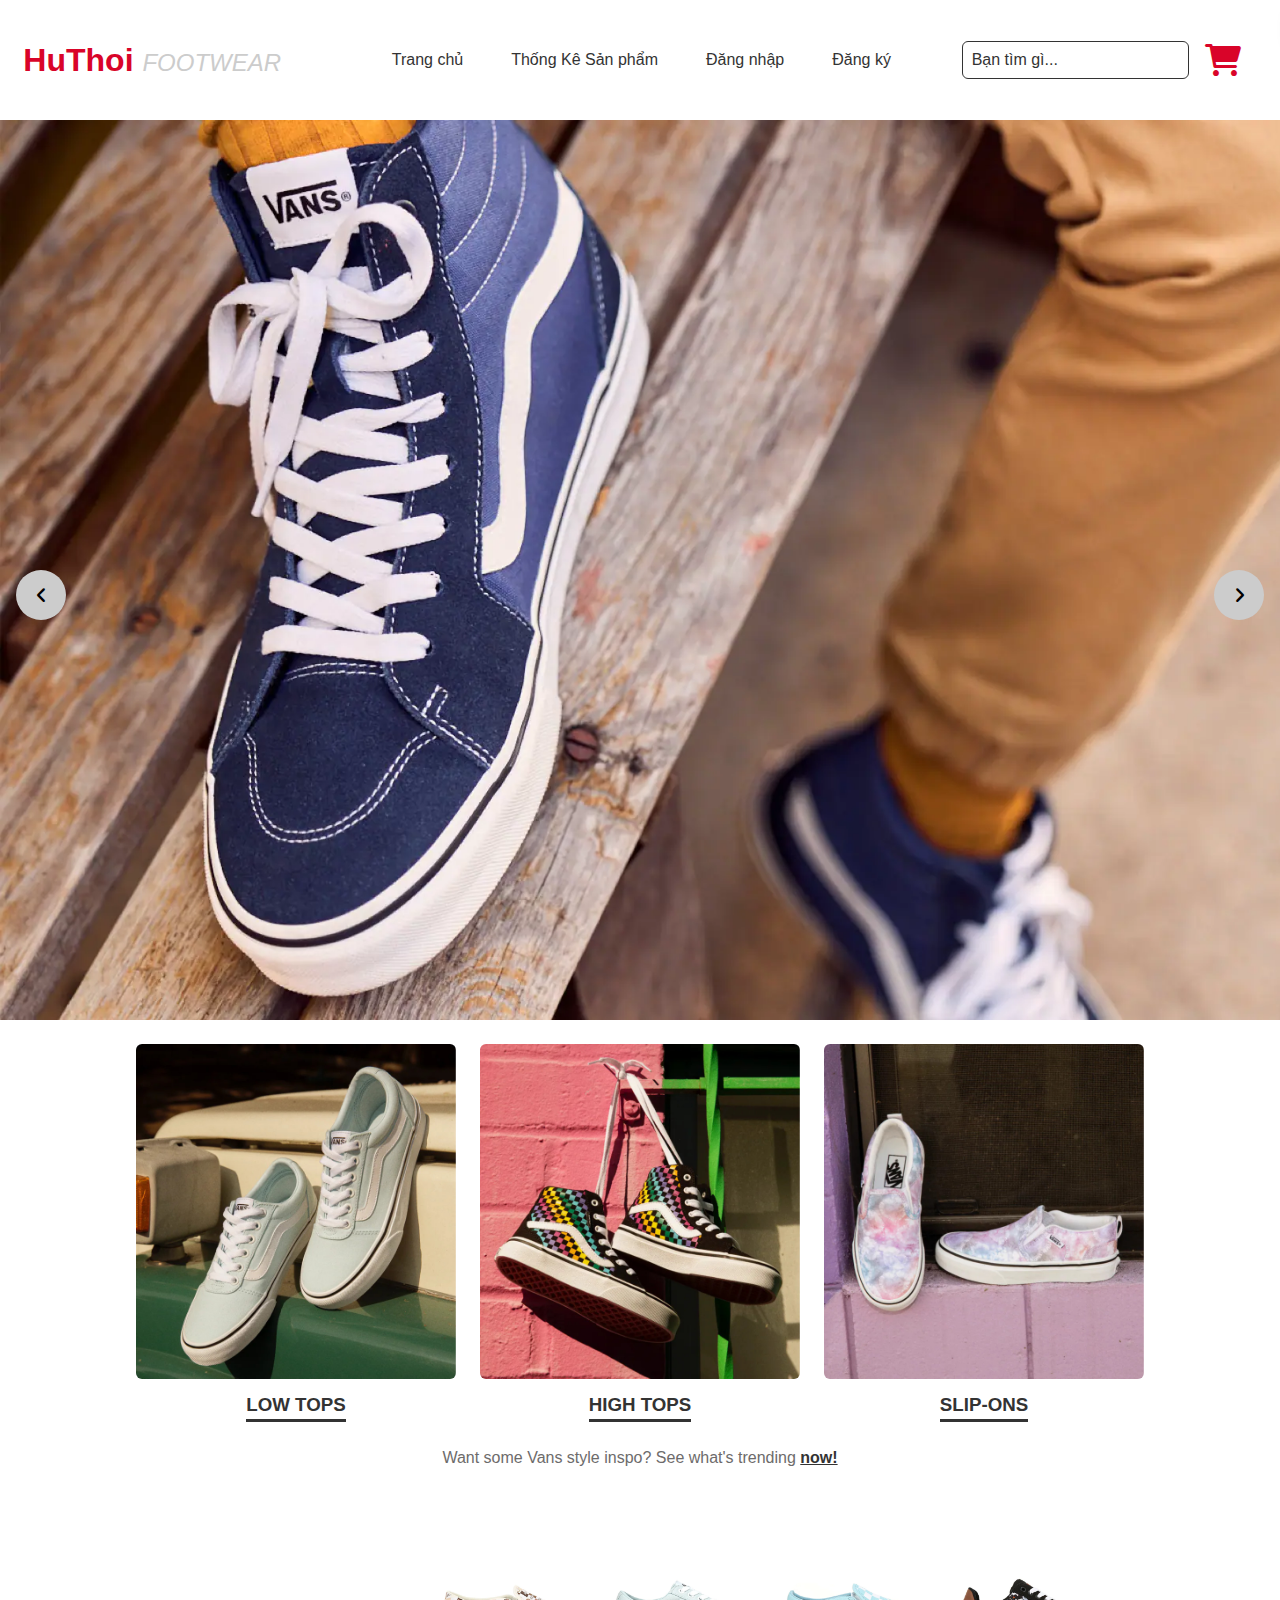
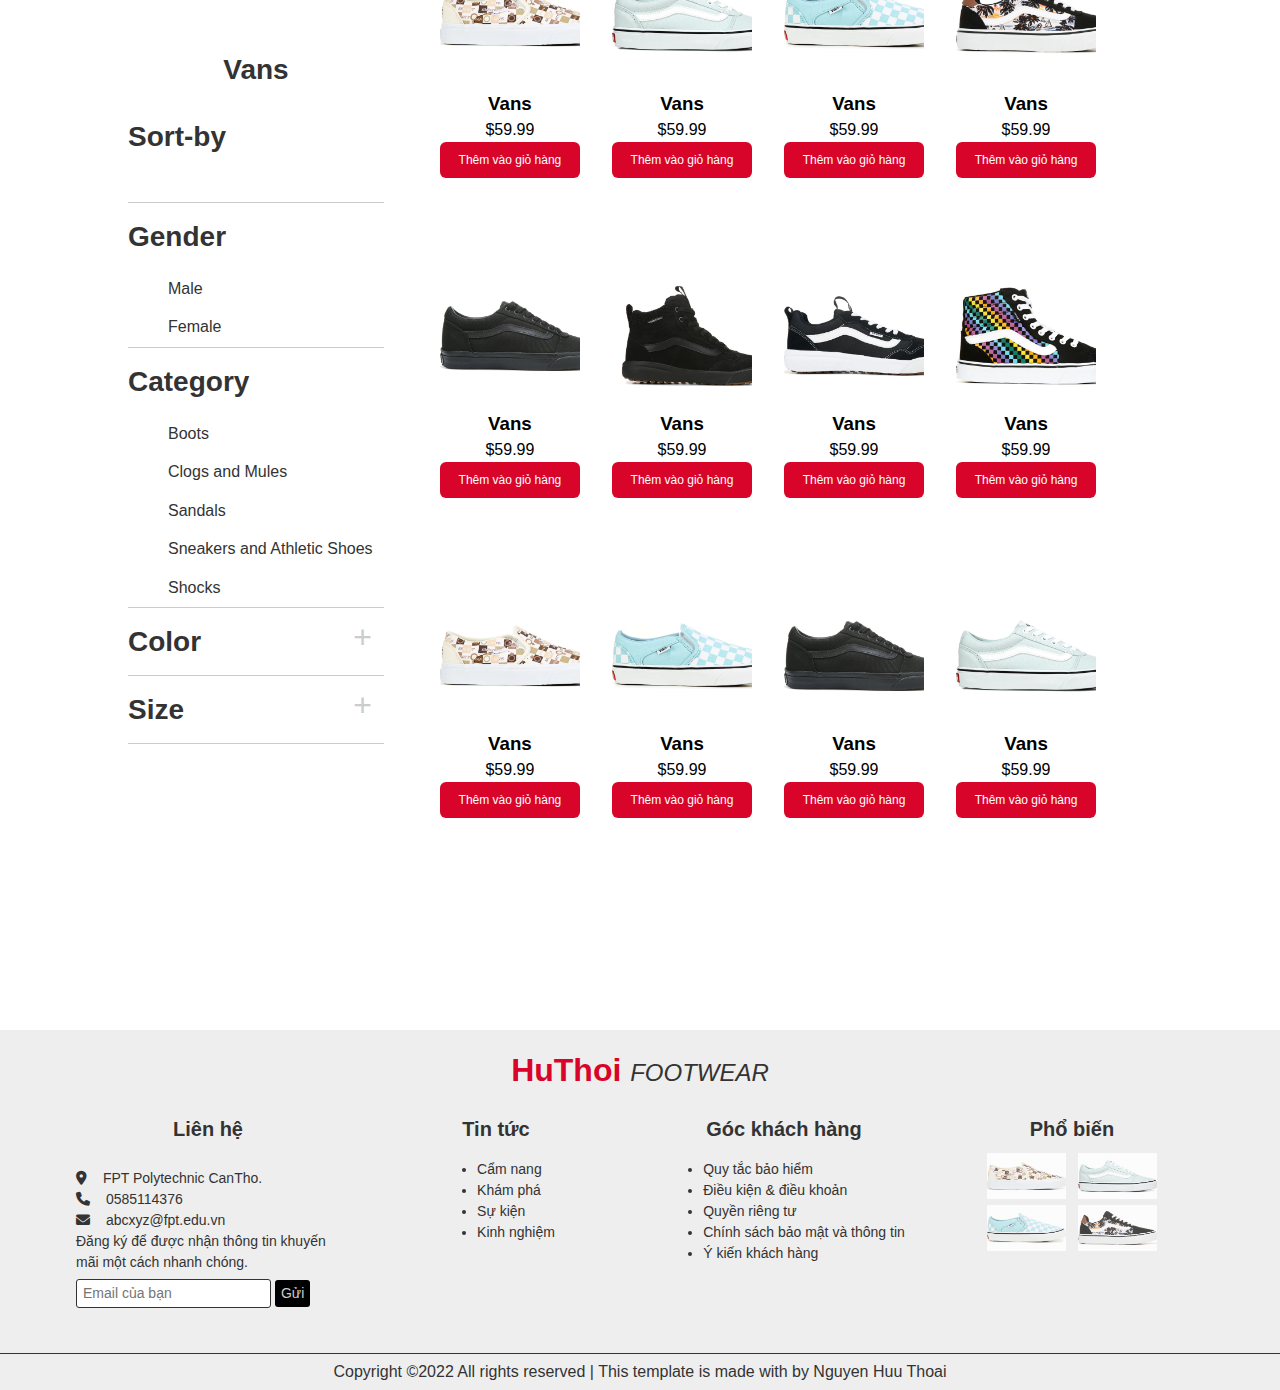
==== index.html @ 54570408 "Add files via upload" ====
<!DOCTYPE html>
<html lang="en">
  <head>
    <meta charset="UTF-8" />
    <meta http-equiv="X-UA-Compatible" content="IE=edge" />
    <meta name="viewport" content="width=device-width, initial-scale=1.0" />
    <title>Document</title>
    <link
      rel="stylesheet"
      href="https://cdnjs.cloudflare.com/ajax/libs/font-awesome/6.0.0/css/all.min.css"
      integrity="sha512-9usAa10IRO0HhonpyAIVpjrylPvoDwiPUiKdWk5t3PyolY1cOd4DSE0Ga+ri4AuTroPR5aQvXU9xC6qOPnzFeg=="
      crossorigin="anonymous"
      referrerpolicy="no-referrer"
    />
    <link rel="stylesheet" href="style.css" />
    <link rel="stylesheet" href="./css-chung/headfoot.css" />
  </head>
  <body>
    <div id="main">
      <div id="header">
        <div class="header__logo">HuThoi <span>Footwear</span></div>
        <ul class="nav">
          <li class="nav__item">
            <a href="#">Trang chủ</a>
          </li>
          <li class="nav__item">
            <a href="./statistical/statistical.html">Thống Kê Sản phẩm</a>
          </li>
          <li class="nav__item">
            <a href="./login/login.html">Đăng nhập</a>
          </li>
          <li class="nav__item">
            <a href="./signup/signup.html">Đăng ký</a>
          </li>
        </ul>
        <div class="search__cart">
          <input type="search" name="" id="" class="search" placeholder="Bạn tìm gì..."/>
          <i class="fa-solid fa-cart-shopping cart__icon"></i>
        </div>
      </div>
      <div id="slider">
        <div class="slider__icon left__icon">
          <i class="fa-solid fa-angle-left"></i>
        </div>
        <div class="slider__icon right__icon">
          <i class="fa-solid fa-angle-right"></i>
        </div>
      </div>
      <div id="content">
        <div class="section">
          <div class="section__item">
            <div class="section__img item">
              <img src="./img/lowtops.jpg" alt="" class="zoom-effect" />
            </div>
            <h3 class="section__title">Low Tops</h3>
          </div>
          <div class="section__item">
            <div class="section__img item">
              <img src="./img/hightops.jpg" alt="" class="zoom-effect" />
            </div>
            <h3 class="section__title">High Tops</h3>
          </div>
          <div class="section__item">
            <div class="section__img item">
              <img src="./img/slipons.jpg" alt="" class="zoom-effect" />
            </div>
            <h3 class="section__title">Slip-ons</h3>
          </div>
        </div>
        <p class="desc">
          Want some Vans style inspo? See what's trending <span>now!</span>
        </p>
        <div class="container">
          <div class="filter">
            <h3 class="filter__title">Vans</h3>
            <div class="sort-by">
              <h3 class="filter__title">Sort-by</h3>
            </div>
            <div class="gender">
              <h3 class="filter__title">Gender</h3>
              <!-- <p>Male</p>
                <p>Female</p> -->
              <ul class="filter__list">
                <li class="filter__item">Male</li>
                <li class="filter__item">Female</li>
              </ul>
            </div>
            <div class="category">
              <h3 class="filter__title">Category</h3>
              <ul class="filter__list">
                <li class="filter__item">Boots</li>
                <li class="filter__item">Clogs and Mules</li>
                <li class="filter__item">Sandals</li>
                <li class="filter__item">Sneakers and Athletic Shoes</li>
                <li class="filter__item">Shocks</li>
              </ul>
            </div>
            <div class="color">
              <h3 class="filter__title">Color</h3>
              <p><i class="fal fa-plus"></i></p>
            </div>
            <div class="size">
              <h3 class="filter__title">Size</h3>
              <p><i class="fal fa-plus"></i></p>
            </div>
          </div>
          <div class="product">
            <div class="product__item">
              <!-- <img src="./img/shoe1.jpg" alt="" /> -->
              <div class="product__img"></div>
              <h3 class="name">Vans</h3>
              <p class="price">$59.99</p>
              <p class="addtocart">
                Thêm vào giỏ hàng
              </p>
            </div>
            <div class="product__item">
              <!-- <img src="./img/shoe1.jpg" alt="" /> -->
              <div class="product__img"></div>
              <h3 class="name">Vans</h3>
              <p class="price">$59.99</p>
              <p class="addtocart">
                Thêm vào giỏ hàng
              </p>
            </div>
            <div class="product__item">
              <!-- <img src="./img/shoe1.jpg" alt="" /> -->
              <div class="product__img"></div>
              <h3 class="name">Vans</h3>
              <p class="price">$59.99</p>
              <p class="addtocart">
                Thêm vào giỏ hàng
              </p>
            </div>
            <div class="product__item">
              <!-- <img src="./img/shoe1.jpg" alt="" /> -->
              <div class="product__img"></div>
              <h3 class="name">Vans</h3>
              <p class="price">$59.99</p>
              <p class="addtocart">
                Thêm vào giỏ hàng
              </p>
            </div>
            <div class="product__item">
              <!-- <img src="./img/shoe1.jpg" alt="" /> -->
              <div class="product__img"></div>
              <h3 class="name">Vans</h3>
              <p class="price">$59.99</p>
              <p class="addtocart">
                Thêm vào giỏ hàng
              </p>
            </div>
            <div class="product__item">
              <!-- <img src="./img/shoe1.jpg" alt="" /> -->
              <div class="product__img"></div>
              <h3 class="name">Vans</h3>
              <p class="price">$59.99</p>
              <p class="addtocart">
                Thêm vào giỏ hàng
              </p>
            </div>
            <div class="product__item">
              <!-- <img src="./img/shoe1.jpg" alt="" /> -->
              <div class="product__img"></div>
              <h3 class="name">Vans</h3>
              <p class="price">$59.99</p>
              <p class="addtocart">
                Thêm vào giỏ hàng
              </p>
            </div>
            <div class="product__item">
              <!-- <img src="./img/shoe1.jpg" alt="" /> -->
              <div class="product__img"></div>
              <h3 class="name">Vans</h3>
              <p class="price">$59.99</p>
              <p class="addtocart">
                Thêm vào giỏ hàng
              </p>
            </div>
            <div class="product__item">
              <!-- <img src="./img/shoe1.jpg" alt="" /> -->
              <div class="product__img"></div>
              <h3 class="name">Vans</h3>
              <p class="price">$59.99</p>
              <p class="addtocart">
                Thêm vào giỏ hàng
              </p>
            </div>
            <div class="product__item">
              <!-- <img src="./img/shoe1.jpg" alt="" /> -->
              <div class="product__img"></div>
              <h3 class="name">Vans</h3>
              <p class="price">$59.99</p>
              <p class="addtocart">
                Thêm vào giỏ hàng
              </p>
            </div>
            <div class="product__item">
              <!-- <img src="./img/shoe1.jpg" alt="" /> -->
              <div class="product__img"></div>
              <h3 class="name">Vans</h3>
              <p class="price">$59.99</p>
              <p class="addtocart">
                Thêm vào giỏ hàng
              </p>
            </div>
            <div class="product__item">
              <!-- <img src="./img/shoe1.jpg" alt="" /> -->
              <div class="product__img"></div>
              <h3 class="name">Vans</h3>
              <p class="price">$59.99</p>
              <p class="addtocart">
                Thêm vào giỏ hàng
              </p>
            </div>
          </div>
        </div>
      </div>
      <div id="cart">
        <i class="fa-solid fa-xmark close__icon"></i>
      </div>
      <div id="footer">
        <div class="logo">
          <a href="#"> HuThoi <span>Footwear</span> </a>
        </div>
        <div class="container">
          <div class="row-25">
            <h3 class="title">Liên hệ</h3>
            <div class="info">
              <p class="">
                <i class="fas fa-map-marker-alt info__icon"></i>
                FPT Polytechnic CanTho.
              </p>
              <p class="">
                <i class="fas fa-phone info__icon"></i>
                0585114376
              </p>
              <p class="">
                <i class="fas fa-envelope info__icon"></i>
                abcxyz@fpt.edu.vn
              </p>
              <p>
                Đăng ký để được nhận thông tin khuyến mãi một cách nhanh chóng.
              </p>

              <div class="form">
                <input type="email" placeholder="Email của bạn " />
                <button>Gửi</button>
              </div>
            </div>
          </div>
          <div class="row-25">
            <h3 class="title">Tin tức</h3>
            <ul class="list">
              <li class="item">Cẩm nang</li>
              <li class="item">Khám phá</li>
              <li class="item">Sự kiện</li>
              <li class="item">Kinh nghiệm</li>
            </ul>
          </div>
          <div class="row-25">
            <h3 class="title">Góc khách hàng</h3>
            <ul class="list">
              <li class="item">Quy tắc bảo hiểm</li>
              <li class="item">Điều kiện & điều khoản</li>
              <li class="item">Quyền riêng tư</li>
              <li class="item">Chính sách bảo mật và thông tin</li>
              <li class="item">Ý kiến khách hàng</li>
            </ul>
          </div>
          <div class="row-25">
            <h3 class="title">Phổ biến</h3>
            <div class="image">
              <img src="./img/shoe1.jpg" alt="" class="img" />
              <img src="./img/shoe2.jpg" alt="" class="img" />
              <img src="./img/shoe3.jpg" alt="" class="img" />
              <img src="./img/shoe4.jpg" alt="" class="img" />
            </div>
          </div>
        </div>
        <span class="end"
          >Copyright ©2022 All rights reserved | This template is made with by
          Nguyen Huu Thoai</span
        >
      </div>
    </div>
    <script src="main.js"></script>
  </body>
</html>
---- style.css ----
#slider {
  width: 100%;
  min-height: 100vh;
  background-image: url("./img/wk7_031322_size_1_desktop_vans.webp");
  background-repeat: no-repeat;
  background-size: cover;
  position: relative;
}
#slider .slider__icon {
  width: 50px;
  height: 50px;
  border-radius: 50%;
  display: flex;
  justify-content: center;
  align-items: center;
  font-size: 18px;
  position: absolute;
  background-color: #ccc;
}
#slider .left__icon {
  left: 16px;
  top: 50%;
}
#slider .right__icon {
  right: 16px;
  top: 50%;
}

#content {
  min-height: 100vh;
}
#content .section {
  width: 100%;
  display: flex;
  justify-content: center;
  align-items: center;
}
#content .section__item {
  width: 25%;
  text-align: center;
  margin: 24px 12px;
}
#content .section__img {
  width: 100%;
  overflow: hidden;
  border-radius: 6px;
  cursor: pointer;
}
#content .section__img img {
  width: 100%;
  height: 100%;
  object-fit: cover;
  transition: transform 1000ms;
}
#content .section__img img:hover {
  transform: scale(1.1);
}
#content .section__title {
  color: #333;
  padding-top: 12px;
  text-transform: uppercase;
  cursor: pointer;
  border-bottom: 3px solid #333;
  display: inline-block;
}
#content p.desc {
  width: fit-content;
  margin: 0 auto;
  color: #6d6b6b;
}
#content p.desc span {
  color: #333;
  font-weight: bold;
  text-decoration: underline;
  cursor: pointer;
}
#content .container {
  width: 80%;
  margin: 0 auto;
  display: flex;
  justify-content: center;
  padding-bottom: 120px;
}
#content .container .filter {
  width: 25%;
  display: flex;
  align-items: center;
  justify-content: center;
  flex-direction: column;
  line-height: 2.4;
  color: #333;
}
#content .container .filter__title {
  font-size: 28px;
}
#content .container .filter__list {
  list-style: none;
}
#content .container .filter__item {
  cursor: pointer;
}
#content .container .filter .sort-by, #content .container .filter .gender, #content .container .filter .category {
  width: 100%;
  min-height: 100px;
  border-bottom: 1px solid #ccc;
}
#content .container .filter .color, #content .container .filter .size {
  width: 100%;
  border-bottom: 1px solid #ccc;
  display: flex;
  justify-content: space-between;
  align-items: center;
}
#content .container .filter .color i, #content .container .filter .size i {
  font-size: 32px;
  padding: 0 12px;
  color: #ccc;
  cursor: pointer;
}
#content .container .product {
  width: 70%;
  margin: 0 auto;
  display: flex;
  flex-wrap: wrap;
  justify-content: center;
  padding-top: 80px;
}
#content .container .product__item {
  width: 24%;
  text-align: center;
  min-height: 320px;
  padding: 16px;
}
#content .container .product__item .name {
  margin-top: 24px;
}
#content .container .product__item .addtocart {
  padding: 9px 16px;
  background-color: #d90429;
  border-radius: 6px;
  color: #fff;
  font-size: 12px;
  cursor: pointer;
}
#content .container .product__item .addtocart:hover {
  opacity: 0.8;
}
#content .container .product__item:first-child .product__img {
  background-image: url("./img/shoe1.jpg");
}
#content .container .product__item:first-child .product__img:hover {
  background-image: url("./img/shoe1_1.jpg");
}
#content .container .product__item:nth-child(2) .product__img {
  background-image: url("./img/shoe2.jpg");
}
#content .container .product__item:nth-child(2) .product__img:hover {
  background-image: url("./img/shoe2_2.jpg");
}
#content .container .product__item:nth-child(3) .product__img {
  background-image: url("./img/shoe3.jpg");
}
#content .container .product__item:nth-child(3) .product__img:hover {
  background-image: url("./img/shoe3_3.jpg");
}
#content .container .product__item:nth-child(4) .product__img {
  background-image: url("./img/shoe4.jpg");
}
#content .container .product__item:nth-child(4) .product__img:hover {
  background-image: url("./img/shoe4_4.jpg");
}
#content .container .product__item:nth-child(5) .product__img {
  background-image: url("./img/shoe5.jpg");
}
#content .container .product__item:nth-child(5) .product__img:hover {
  background-image: url("./img/shoe5_5.jpg");
}
#content .container .product__item:nth-child(6) .product__img {
  background-image: url("./img/shoe6.jpg");
}
#content .container .product__item:nth-child(6) .product__img:hover {
  background-image: url("./img/shoe6_6.jpg");
}
#content .container .product__item:nth-child(7) .product__img {
  background-image: url("./img/shoe7.jpg");
}
#content .container .product__item:nth-child(7) .product__img:hover {
  background-image: url("./img/shoe7_7.jpg");
}
#content .container .product__item:nth-child(8) .product__img {
  background-image: url("./img/shoe8.jpg");
}
#content .container .product__item:nth-child(8) .product__img:hover {
  background-image: url("./img/shoe8_8.jpg");
}
#content .container .product__item:nth-child(9) .product__img {
  background-image: url("./img/shoe1.jpg");
}
#content .container .product__item:nth-child(9) .product__img:hover {
  background-image: url("./img/shoe1_1.jpg");
}
#content .container .product__item:nth-child(10) .product__img {
  background-image: url("./img/shoe3.jpg");
}
#content .container .product__item:nth-child(10) .product__img:hover {
  background-image: url("./img/shoe3_3.jpg");
}
#content .container .product__item:nth-child(11) .product__img {
  background-image: url("./img/shoe5.jpg");
}
#content .container .product__item:nth-child(11) .product__img:hover {
  background-image: url("./img/shoe5_5.jpg");
}
#content .container .product__item:nth-child(12) .product__img {
  background-image: url("./img/shoe2.jpg");
}
#content .container .product__item:nth-child(12) .product__img:hover {
  background-image: url("./img/shoe2_2.jpg");
}
#content .container .product__img {
  background-size: cover;
  background-repeat: no-repeat;
  width: 100%;
  min-height: 100px;
}

#cart {
  background-color: #fff;
  width: 0;
  min-height: 100vh;
  position: fixed;
  top: 0;
  right: 0;
  filter: drop-shadow(2px 4px 8px #000);
  z-index: 1000;
  transition: width 800ms;
}
#cart .close__icon {
  color: #d90429;
  font-size: 28px;
  padding: 12px;
  cursor: pointer;
  transition: transform 200ms;
}
#cart .close__icon:hover {
  transform: scale(1.25);
}

/*# sourceMappingURL=style.css.map */
---- css-chung/headfoot.css ----
*,
*::before,
*::after {
  box-sizing: border-box;
}

* {
  margin: 0;
}

html,
body {
  height: 100%;
}

body {
  line-height: 1.5;
  -webkit-font-smoothing: antialiased;
  -webkit-tap-highlight-color: rgba(0, 0, 0, 0);
}

img,
picture,
video,
canvas,
svg {
  display: block;
  max-width: 100%;
}

input,
button,
textarea,
select {
  font: inherit;
  outline: none;
  border: none;
}

p,
h1,
h2,
h3,
h4,
h5,
h6 {
  overflow-wrap: break-word;
}

body {
  font-family: Arial, Helvetica, sans-serif;
  scroll-behavior: smooth;
}

#header {
  min-height: 120px;
  display: flex;
  justify-content: space-around;
  align-items: center;
  background-color: #fff;
  position: sticky;
  top: 0;
  right: 0;
  left: 0;
  z-index: 1000;
}
#header .header__logo {
  font-size: 32px;
  color: #d90429;
  font-weight: 800;
  cursor: pointer;
}
#header .header__logo span {
  color: #ccc;
  font-size: 24px;
  text-transform: uppercase;
  font-style: italic;
  font-weight: normal;
}
#header .nav {
  display: flex;
  justify-content: center;
  list-style: none;
}
#header .nav__item {
  padding: 12px 24px;
}
#header .nav__item:hover {
  text-decoration: underline;
}
#header .nav__item a {
  color: #333;
  text-decoration: none;
}
#header .search__cart {
  display: flex;
  justify-content: center;
  align-items: center;
}
#header .search__cart .search {
  border: 1px solid #333;
  padding: 6px 9px;
  border-radius: 6px;
  color: #333;
}
#header .search__cart .search::placeholder {
  color: #333;
}
#header .search__cart .cart__icon {
  color: #d90429;
  font-size: 32px;
  cursor: pointer;
  margin: 0 16px;
}
#header .search__cart .cart__icon:hover {
  opacity: 0.8;
}

#footer {
  background-color: #eee;
  min-height: 360px;
  position: relative;
}
#footer .logo {
  position: absolute;
  top: 16px;
  left: 50%;
  transform: translateX(-50%);
}
#footer .logo a {
  font-size: 32px;
  color: #d90429;
  font-weight: 800;
  text-decoration: none;
}
#footer .logo a span {
  color: #333;
  font-size: 24px;
  text-transform: uppercase;
  font-style: italic;
  font-weight: normal;
}
#footer .container {
  width: 90%;
  margin: 0 auto;
  display: flex;
  padding-top: 72px;
  font-family: sans-serif;
}
#footer .container .row-25 {
  width: calc(25% - 12px);
  margin: 12px;
  text-align: center;
  font-size: 14px;
  color: #333;
}
#footer .container .row-25 .title {
  font-size: 20px;
  margin-bottom: 24px;
}
#footer .container .row-25 .info {
  display: inline-block;
  text-align: start;
}
#footer .container .row-25 .info__icon {
  padding-right: 12px;
}
#footer .container .row-25 .info .form {
  margin-top: 6px;
}
#footer .container .row-25 .info .form input {
  padding: 3px 6px;
  border: 0.5px solid #333;
  border-radius: 3px;
}
#footer .container .row-25 .info .form button {
  background-color: #000;
  border: none;
  padding: 3px 6px;
  border-radius: 3px;
  color: #ccc;
}
#footer .container .row-25 .list {
  margin-top: -9px;
  text-align: start;
  display: inline-block;
}
#footer .container .row-25 .image {
  width: 100%;
  display: flex;
  flex-wrap: wrap;
  justify-content: center;
  margin-top: -18px;
}
#footer .container .row-25 .image .img {
  width: 30%;
  margin: 3px 6px;
  opacity: 0.8;
  cursor: pointer;
}
#footer .container .row-25 .image .img:hover {
  opacity: 1;
}
#footer .end {
  font-family: sans-serif;
  color: #333;
  text-align: center;
  font-weight: 500;
  padding: 6px 0;
  border-top: 1px solid #333;
  position: absolute;
  bottom: 0;
  right: 0;
  left: 0;
}

/*# sourceMappingURL=headfoot.css.map */
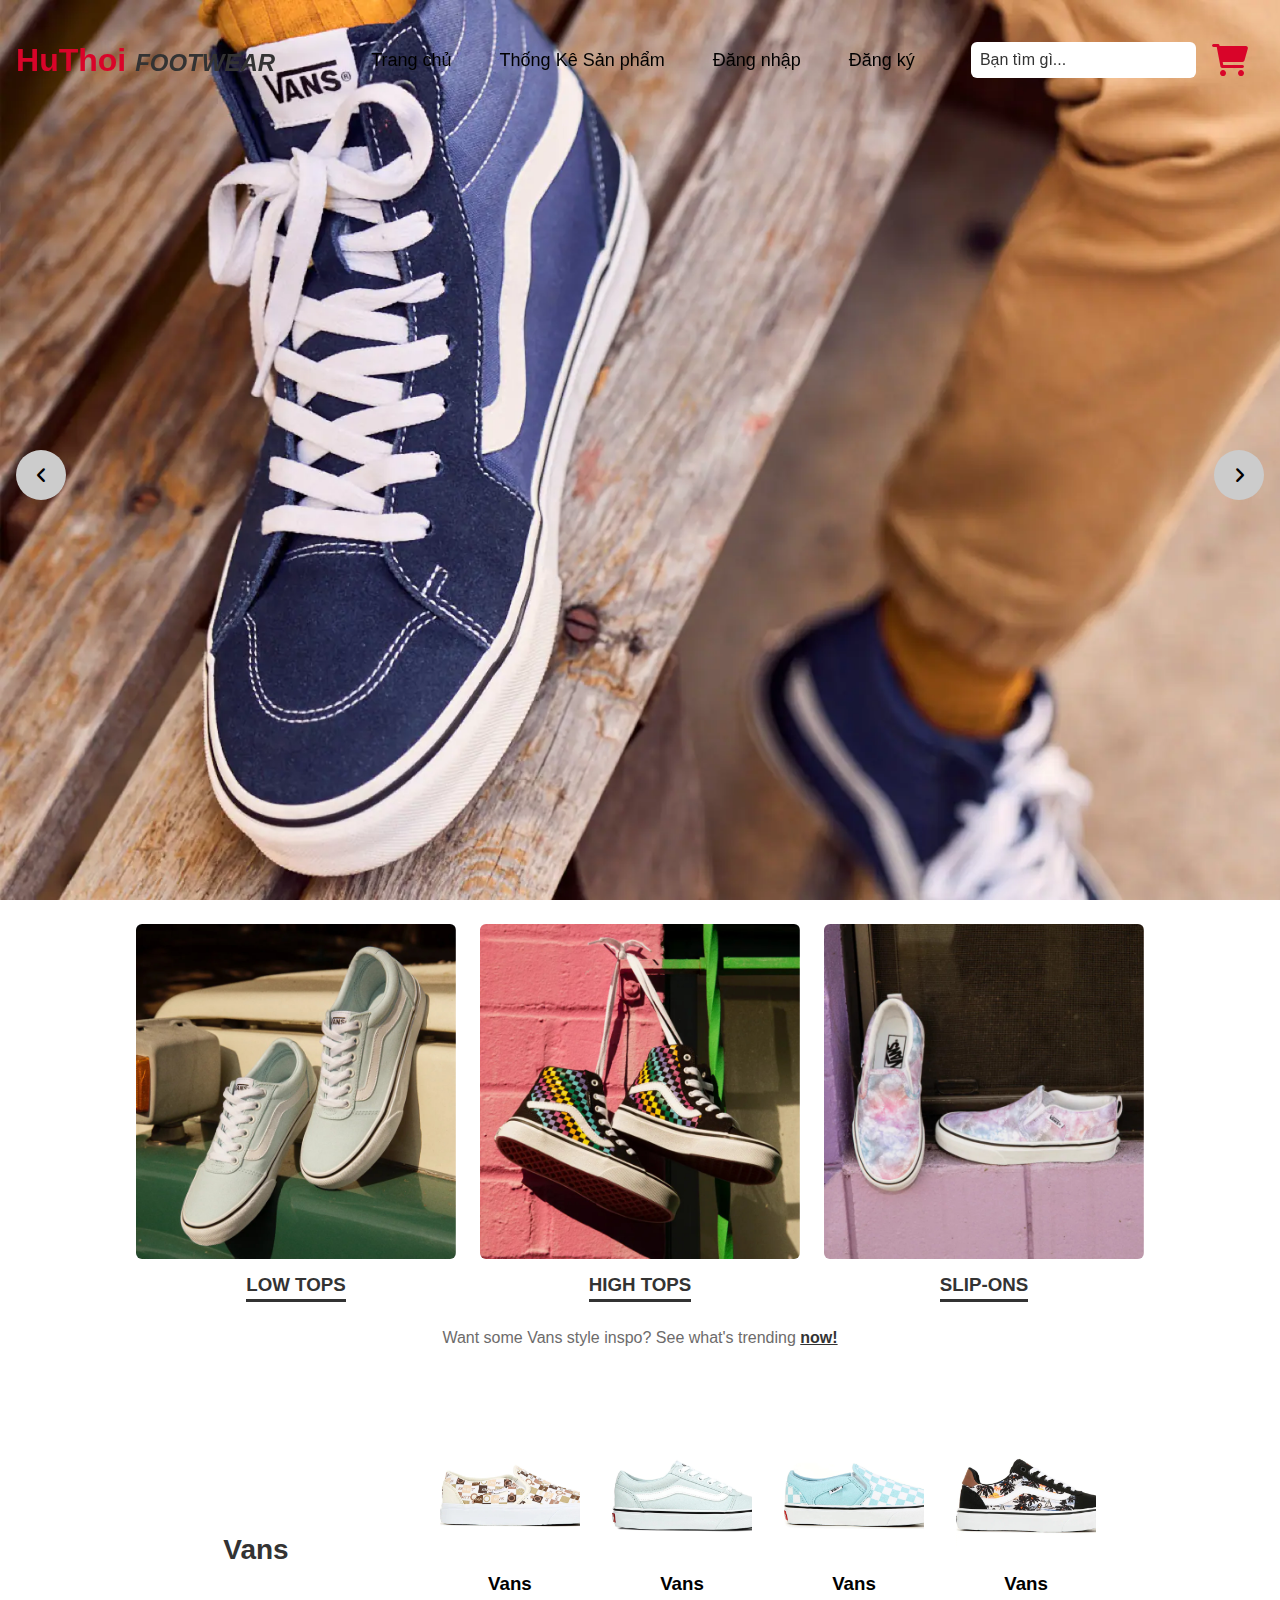
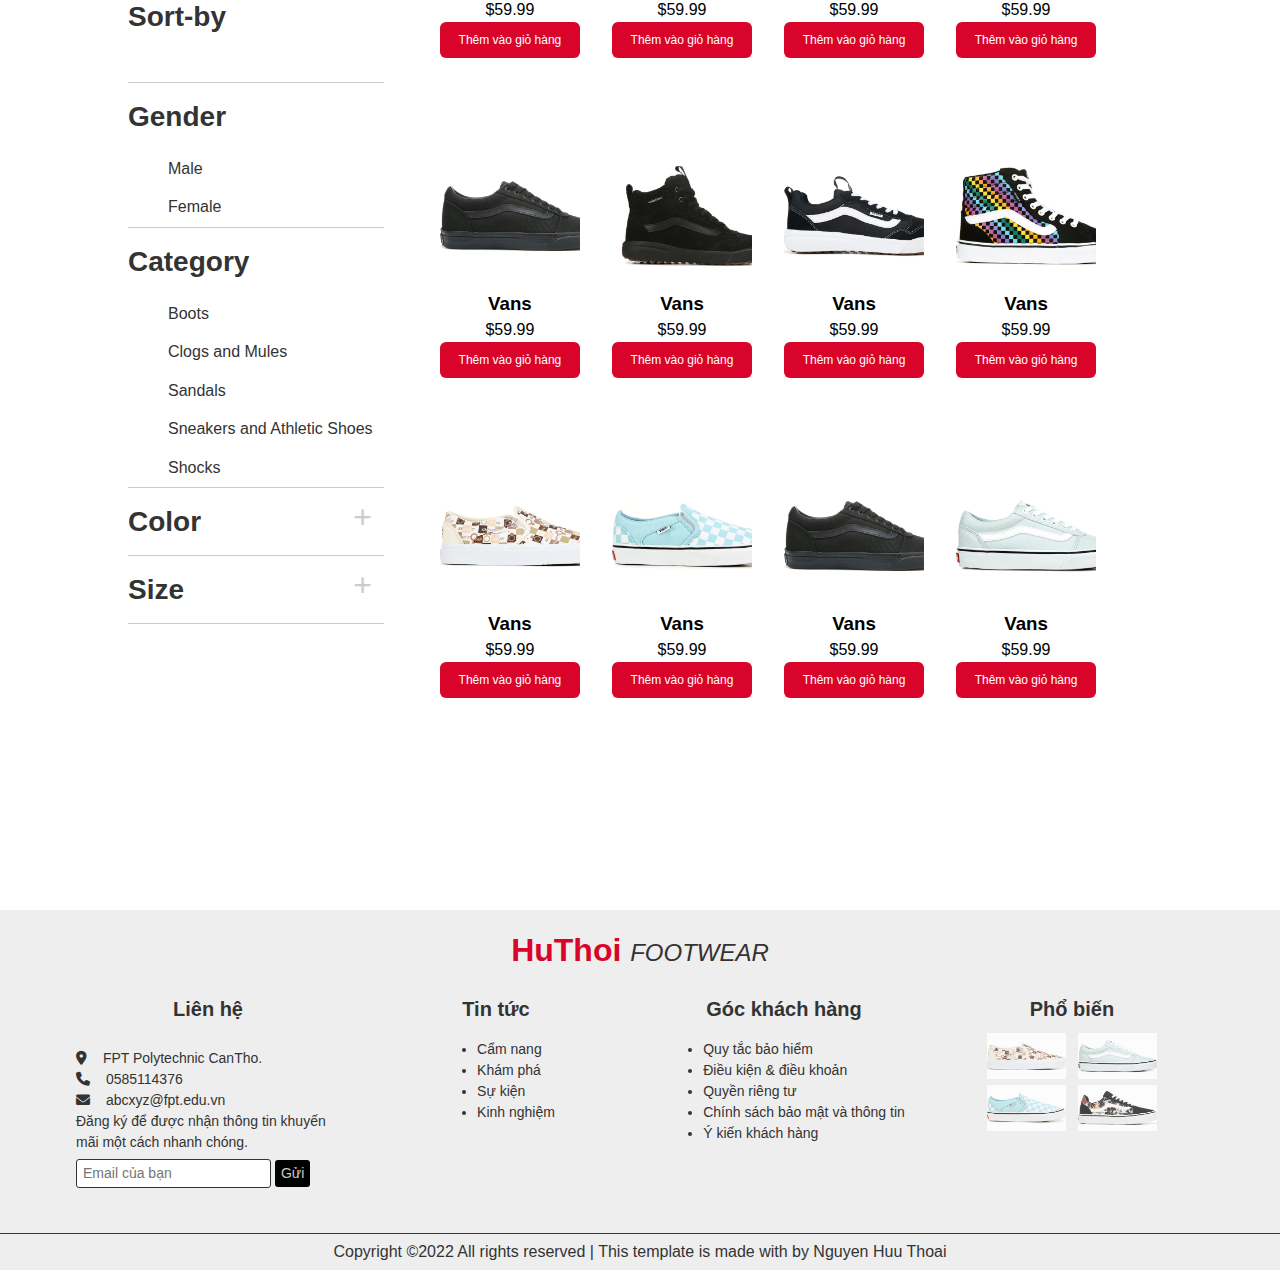
==== commit e3f5eaea: "Add files via upload" ====
--- a/index.html
+++ b/index.html
@@ -1,289 +1,305 @@
 <!DOCTYPE html>
 <html lang="en">
-  <head>
-    <meta charset="UTF-8" />
-    <meta http-equiv="X-UA-Compatible" content="IE=edge" />
-    <meta name="viewport" content="width=device-width, initial-scale=1.0" />
-    <title>Document</title>
-    <link
-      rel="stylesheet"
-      href="https://cdnjs.cloudflare.com/ajax/libs/font-awesome/6.0.0/css/all.min.css"
-      integrity="sha512-9usAa10IRO0HhonpyAIVpjrylPvoDwiPUiKdWk5t3PyolY1cOd4DSE0Ga+ri4AuTroPR5aQvXU9xC6qOPnzFeg=="
-      crossorigin="anonymous"
-      referrerpolicy="no-referrer"
-    />
-    <link rel="stylesheet" href="style.css" />
-    <link rel="stylesheet" href="./css-chung/headfoot.css" />
-  </head>
-  <body>
-    <div id="main">
-      <div id="header">
-        <div class="header__logo">HuThoi <span>Footwear</span></div>
-        <ul class="nav">
-          <li class="nav__item">
-            <a href="#">Trang chủ</a>
-          </li>
-          <li class="nav__item">
-            <a href="./statistical/statistical.html">Thống Kê Sản phẩm</a>
-          </li>
-          <li class="nav__item">
-            <a href="./login/login.html">Đăng nhập</a>
-          </li>
-          <li class="nav__item">
-            <a href="./signup/signup.html">Đăng ký</a>
-          </li>
-        </ul>
-        <div class="search__cart">
-          <input type="search" name="" id="" class="search" placeholder="Bạn tìm gì..."/>
-          <i class="fa-solid fa-cart-shopping cart__icon"></i>
-        </div>
-      </div>
-      <div id="slider">
-        <div class="slider__icon left__icon">
-          <i class="fa-solid fa-angle-left"></i>
-        </div>
-        <div class="slider__icon right__icon">
-          <i class="fa-solid fa-angle-right"></i>
-        </div>
-      </div>
-      <div id="content">
-        <div class="section">
-          <div class="section__item">
-            <div class="section__img item">
-              <img src="./img/lowtops.jpg" alt="" class="zoom-effect" />
+
+<head>
+  <meta charset="UTF-8" />
+  <meta http-equiv="X-UA-Compatible" content="IE=edge" />
+  <meta name="viewport" content="width=device-width, initial-scale=1.0" />
+  <title>Document</title>
+  <link rel="stylesheet" href="https://cdnjs.cloudflare.com/ajax/libs/font-awesome/6.0.0/css/all.min.css"
+    integrity="sha512-9usAa10IRO0HhonpyAIVpjrylPvoDwiPUiKdWk5t3PyolY1cOd4DSE0Ga+ri4AuTroPR5aQvXU9xC6qOPnzFeg=="
+    crossorigin="anonymous" referrerpolicy="no-referrer" />
+  <link rel="stylesheet" href="style.css" />
+  <link rel="stylesheet" href="./css-chung/headfoot.css" />
+</head>
+
+<body>
+  <div id="main">
+    <div id="header">
+      <div class="header__logo">HuThoi <span>Footwear</span></div>
+      <ul class="nav">
+        <li class="nav__item">
+          <a href="#">Trang chủ</a>
+        </li>
+        <li class="nav__item">
+          <a href="./statistical/statistical.html">Thống Kê Sản phẩm</a>
+        </li>
+        <li class="nav__item">
+          <a href="./login/login.html">Đăng nhập</a>
+        </li>
+        <li class="nav__item">
+          <a href="./signup/signup.html">Đăng ký</a>
+        </li>
+      </ul>
+      <div class="search__cart">
+        <input type="search" name="" id="" class="search" placeholder="Bạn tìm gì..." />
+        <i class="fa-solid fa-cart-shopping cart__icon"></i>
+      </div>
+    </div>
+    <div id="slider">
+      <div class="slider__icon left__icon">
+        <i class="fa-solid fa-angle-left"></i>
+      </div>
+      <div class="slider__icon right__icon">
+        <i class="fa-solid fa-angle-right"></i>
+      </div>
+    </div>
+    <div id="content">
+      <div class="section">
+        <div class="section__item">
+          <div class="section__img item">
+            <img src="./img/lowtops.jpg" alt="" class="zoom-effect" />
+          </div>
+          <h3 class="section__title">Low Tops</h3>
+        </div>
+        <div class="section__item">
+          <div class="section__img item">
+            <img src="./img/hightops.jpg" alt="" class="zoom-effect" />
+          </div>
+          <h3 class="section__title">High Tops</h3>
+        </div>
+        <div class="section__item">
+          <div class="section__img item">
+            <img src="./img/slipons.jpg" alt="" class="zoom-effect" />
+          </div>
+          <h3 class="section__title">Slip-ons</h3>
+        </div>
+      </div>
+      <p class="desc">
+        Want some Vans style inspo? See what's trending <span>now!</span>
+      </p>
+      <div class="container">
+        <div class="filter">
+          <h3 class="filter__title">Vans</h3>
+          <div class="sort-by">
+            <h3 class="filter__title">Sort-by</h3>
+          </div>
+          <div class="gender">
+            <h3 class="filter__title">Gender</h3>
+            <!-- <p>Male</p>
+                <p>Female</p> -->
+            <ul class="filter__list">
+              <li class="filter__item">Male</li>
+              <li class="filter__item">Female</li>
+            </ul>
+          </div>
+          <div class="category">
+            <h3 class="filter__title">Category</h3>
+            <ul class="filter__list">
+              <li class="filter__item">Boots</li>
+              <li class="filter__item">Clogs and Mules</li>
+              <li class="filter__item">Sandals</li>
+              <li class="filter__item">Sneakers and Athletic Shoes</li>
+              <li class="filter__item">Shocks</li>
+            </ul>
+          </div>
+          <div class="color">
+            <h3 class="filter__title">Color</h3>
+            <p><i class="fal fa-plus"></i></p>
+          </div>
+          <div class="size">
+            <h3 class="filter__title">Size</h3>
+            <p><i class="fal fa-plus"></i></p>
+          </div>
+        </div>
+        <div class="product">
+          <div class="product__item">
+            <!-- <img src="./img/shoe1.jpg" alt="" /> -->
+            <div class="product__img"></div>
+            <h3 class="name">Vans</h3>
+            <p class="price">$59.99</p>
+            <p class="addtocart">
+              Thêm vào giỏ hàng
+            </p>
+          </div>
+          <div class="product__item">
+            <!-- <img src="./img/shoe1.jpg" alt="" /> -->
+            <div class="product__img"></div>
+            <h3 class="name">Vans</h3>
+            <p class="price">$59.99</p>
+            <p class="addtocart">
+              Thêm vào giỏ hàng
+            </p>
+          </div>
+          <div class="product__item">
+            <!-- <img src="./img/shoe1.jpg" alt="" /> -->
+            <div class="product__img"></div>
+            <h3 class="name">Vans</h3>
+            <p class="price">$59.99</p>
+            <p class="addtocart">
+              Thêm vào giỏ hàng
+            </p>
+          </div>
+          <div class="product__item">
+            <!-- <img src="./img/shoe1.jpg" alt="" /> -->
+            <div class="product__img"></div>
+            <h3 class="name">Vans</h3>
+            <p class="price">$59.99</p>
+            <p class="addtocart">
+              Thêm vào giỏ hàng
+            </p>
+          </div>
+          <div class="product__item">
+            <!-- <img src="./img/shoe1.jpg" alt="" /> -->
+            <div class="product__img"></div>
+            <h3 class="name">Vans</h3>
+            <p class="price">$59.99</p>
+            <p class="addtocart">
+              Thêm vào giỏ hàng
+            </p>
+          </div>
+          <div class="product__item">
+            <!-- <img src="./img/shoe1.jpg" alt="" /> -->
+            <div class="product__img"></div>
+            <h3 class="name">Vans</h3>
+            <p class="price">$59.99</p>
+            <p class="addtocart">
+              Thêm vào giỏ hàng
+            </p>
+          </div>
+          <div class="product__item">
+            <!-- <img src="./img/shoe1.jpg" alt="" /> -->
+            <div class="product__img"></div>
+            <h3 class="name">Vans</h3>
+            <p class="price">$59.99</p>
+            <p class="addtocart">
+              Thêm vào giỏ hàng
+            </p>
+          </div>
+          <div class="product__item">
+            <!-- <img src="./img/shoe1.jpg" alt="" /> -->
+            <div class="product__img"></div>
+            <h3 class="name">Vans</h3>
+            <p class="price">$59.99</p>
+            <p class="addtocart">
+              Thêm vào giỏ hàng
+            </p>
+          </div>
+          <div class="product__item">
+            <!-- <img src="./img/shoe1.jpg" alt="" /> -->
+            <div class="product__img"></div>
+            <h3 class="name">Vans</h3>
+            <p class="price">$59.99</p>
+            <p class="addtocart">
+              Thêm vào giỏ hàng
+            </p>
+          </div>
+          <div class="product__item">
+            <!-- <img src="./img/shoe1.jpg" alt="" /> -->
+            <div class="product__img"></div>
+            <h3 class="name">Vans</h3>
+            <p class="price">$59.99</p>
+            <p class="addtocart">
+              Thêm vào giỏ hàng
+            </p>
+          </div>
+          <div class="product__item">
+            <!-- <img src="./img/shoe1.jpg" alt="" /> -->
+            <div class="product__img"></div>
+            <h3 class="name">Vans</h3>
+            <p class="price">$59.99</p>
+            <p class="addtocart">
+              Thêm vào giỏ hàng
+            </p>
+          </div>
+          <div class="product__item">
+            <!-- <img src="./img/shoe1.jpg" alt="" /> -->
+            <div class="product__img"></div>
+            <h3 class="name">Vans</h3>
+            <p class="price">$59.99</p>
+            <p class="addtocart">
+              Thêm vào giỏ hàng
+            </p>
+          </div>
+        </div>
+      </div>
+    </div>
+    <div id="cart">
+      <i class="fa-solid fa-xmark close__icon"></i>
+      <div class="cart">
+        <h3 class="title">
+          Your Cart (0 Items)
+        </h3>
+        <p class="desc">
+          Have an account? 
+          <a href="./login/login.html">Sign in</a>
+          to see your cart.
+        </p>
+        <p class="shopping">
+          Continue shopping
+        </p>
+      </div>
+    </div>
+    <div id="footer">
+      <div class="logo">
+        <a href="#"> HuThoi <span>Footwear</span> </a>
+      </div>
+      <div class="container">
+        <div class="row-25">
+          <h3 class="title">Liên hệ</h3>
+          <div class="info">
+            <p class="">
+              <i class="fas fa-map-marker-alt info__icon"></i>
+              FPT Polytechnic CanTho.
+            </p>
+            <p class="">
+              <i class="fas fa-phone info__icon"></i>
+              0585114376
+            </p>
+            <p class="">
+              <i class="fas fa-envelope info__icon"></i>
+              abcxyz@fpt.edu.vn
+            </p>
+            <p>
+              Đăng ký để được nhận thông tin khuyến mãi một cách nhanh chóng.
+            </p>
+
+            <div class="form">
+              <input type="email" placeholder="Email của bạn " />
+              <button>Gửi</button>
             </div>
-            <h3 class="section__title">Low Tops</h3>
-          </div>
-          <div class="section__item">
-            <div class="section__img item">
-              <img src="./img/hightops.jpg" alt="" class="zoom-effect" />
-            </div>
-            <h3 class="section__title">High Tops</h3>
-          </div>
-          <div class="section__item">
-            <div class="section__img item">
-              <img src="./img/slipons.jpg" alt="" class="zoom-effect" />
-            </div>
-            <h3 class="section__title">Slip-ons</h3>
-          </div>
-        </div>
-        <p class="desc">
-          Want some Vans style inspo? See what's trending <span>now!</span>
-        </p>
-        <div class="container">
-          <div class="filter">
-            <h3 class="filter__title">Vans</h3>
-            <div class="sort-by">
-              <h3 class="filter__title">Sort-by</h3>
-            </div>
-            <div class="gender">
-              <h3 class="filter__title">Gender</h3>
-              <!-- <p>Male</p>
-                <p>Female</p> -->
-              <ul class="filter__list">
-                <li class="filter__item">Male</li>
-                <li class="filter__item">Female</li>
-              </ul>
-            </div>
-            <div class="category">
-              <h3 class="filter__title">Category</h3>
-              <ul class="filter__list">
-                <li class="filter__item">Boots</li>
-                <li class="filter__item">Clogs and Mules</li>
-                <li class="filter__item">Sandals</li>
-                <li class="filter__item">Sneakers and Athletic Shoes</li>
-                <li class="filter__item">Shocks</li>
-              </ul>
-            </div>
-            <div class="color">
-              <h3 class="filter__title">Color</h3>
-              <p><i class="fal fa-plus"></i></p>
-            </div>
-            <div class="size">
-              <h3 class="filter__title">Size</h3>
-              <p><i class="fal fa-plus"></i></p>
-            </div>
-          </div>
-          <div class="product">
-            <div class="product__item">
-              <!-- <img src="./img/shoe1.jpg" alt="" /> -->
-              <div class="product__img"></div>
-              <h3 class="name">Vans</h3>
-              <p class="price">$59.99</p>
-              <p class="addtocart">
-                Thêm vào giỏ hàng
-              </p>
-            </div>
-            <div class="product__item">
-              <!-- <img src="./img/shoe1.jpg" alt="" /> -->
-              <div class="product__img"></div>
-              <h3 class="name">Vans</h3>
-              <p class="price">$59.99</p>
-              <p class="addtocart">
-                Thêm vào giỏ hàng
-              </p>
-            </div>
-            <div class="product__item">
-              <!-- <img src="./img/shoe1.jpg" alt="" /> -->
-              <div class="product__img"></div>
-              <h3 class="name">Vans</h3>
-              <p class="price">$59.99</p>
-              <p class="addtocart">
-                Thêm vào giỏ hàng
-              </p>
-            </div>
-            <div class="product__item">
-              <!-- <img src="./img/shoe1.jpg" alt="" /> -->
-              <div class="product__img"></div>
-              <h3 class="name">Vans</h3>
-              <p class="price">$59.99</p>
-              <p class="addtocart">
-                Thêm vào giỏ hàng
-              </p>
-            </div>
-            <div class="product__item">
-              <!-- <img src="./img/shoe1.jpg" alt="" /> -->
-              <div class="product__img"></div>
-              <h3 class="name">Vans</h3>
-              <p class="price">$59.99</p>
-              <p class="addtocart">
-                Thêm vào giỏ hàng
-              </p>
-            </div>
-            <div class="product__item">
-              <!-- <img src="./img/shoe1.jpg" alt="" /> -->
-              <div class="product__img"></div>
-              <h3 class="name">Vans</h3>
-              <p class="price">$59.99</p>
-              <p class="addtocart">
-                Thêm vào giỏ hàng
-              </p>
-            </div>
-            <div class="product__item">
-              <!-- <img src="./img/shoe1.jpg" alt="" /> -->
-              <div class="product__img"></div>
-              <h3 class="name">Vans</h3>
-              <p class="price">$59.99</p>
-              <p class="addtocart">
-                Thêm vào giỏ hàng
-              </p>
-            </div>
-            <div class="product__item">
-              <!-- <img src="./img/shoe1.jpg" alt="" /> -->
-              <div class="product__img"></div>
-              <h3 class="name">Vans</h3>
-              <p class="price">$59.99</p>
-              <p class="addtocart">
-                Thêm vào giỏ hàng
-              </p>
-            </div>
-            <div class="product__item">
-              <!-- <img src="./img/shoe1.jpg" alt="" /> -->
-              <div class="product__img"></div>
-              <h3 class="name">Vans</h3>
-              <p class="price">$59.99</p>
-              <p class="addtocart">
-                Thêm vào giỏ hàng
-              </p>
-            </div>
-            <div class="product__item">
-              <!-- <img src="./img/shoe1.jpg" alt="" /> -->
-              <div class="product__img"></div>
-              <h3 class="name">Vans</h3>
-              <p class="price">$59.99</p>
-              <p class="addtocart">
-                Thêm vào giỏ hàng
-              </p>
-            </div>
-            <div class="product__item">
-              <!-- <img src="./img/shoe1.jpg" alt="" /> -->
-              <div class="product__img"></div>
-              <h3 class="name">Vans</h3>
-              <p class="price">$59.99</p>
-              <p class="addtocart">
-                Thêm vào giỏ hàng
-              </p>
-            </div>
-            <div class="product__item">
-              <!-- <img src="./img/shoe1.jpg" alt="" /> -->
-              <div class="product__img"></div>
-              <h3 class="name">Vans</h3>
-              <p class="price">$59.99</p>
-              <p class="addtocart">
-                Thêm vào giỏ hàng
-              </p>
-            </div>
-          </div>
-        </div>
-      </div>
-      <div id="cart">
-        <i class="fa-solid fa-xmark close__icon"></i>
-      </div>
-      <div id="footer">
-        <div class="logo">
-          <a href="#"> HuThoi <span>Footwear</span> </a>
-        </div>
-        <div class="container">
-          <div class="row-25">
-            <h3 class="title">Liên hệ</h3>
-            <div class="info">
-              <p class="">
-                <i class="fas fa-map-marker-alt info__icon"></i>
-                FPT Polytechnic CanTho.
-              </p>
-              <p class="">
-                <i class="fas fa-phone info__icon"></i>
-                0585114376
-              </p>
-              <p class="">
-                <i class="fas fa-envelope info__icon"></i>
-                abcxyz@fpt.edu.vn
-              </p>
-              <p>
-                Đăng ký để được nhận thông tin khuyến mãi một cách nhanh chóng.
-              </p>
+          </div>
+        </div>
+        <div class="row-25">
+          <h3 class="title">Tin tức</h3>
+          <ul class="list">
+            <li class="item">Cẩm nang</li>
+            <li class="item">Khám phá</li>
+            <li class="item">Sự kiện</li>
+            <li class="item">Kinh nghiệm</li>
+          </ul>
+        </div>
+        <div class="row-25">
+          <h3 class="title">Góc khách hàng</h3>
+          <ul class="list">
+            <li class="item">Quy tắc bảo hiểm</li>
+            <li class="item">Điều kiện & điều khoản</li>
+            <li class="item">Quyền riêng tư</li>
+            <li class="item">Chính sách bảo mật và thông tin</li>
+            <li class="item">Ý kiến khách hàng</li>
+          </ul>
+        </div>
+        <div class="row-25">
+          <h3 class="title">Phổ biến</h3>
+          <div class="image">
+            <img src="./img/shoe1.jpg" alt="" class="img" />
+            <img src="./img/shoe2.jpg" alt="" class="img" />
+            <img src="./img/shoe3.jpg" alt="" class="img" />
+            <img src="./img/shoe4.jpg" alt="" class="img" />
+          </div>
+        </div>
+      </div>
+      <span class="end">Copyright ©2022 All rights reserved | This template is made with by
+        Nguyen Huu Thoai</span>
+    </div>
+  </div>
+  <script>
+    window.addEventListener("scroll", function(){
+      const header = document.querySelector("#header");
+      header.classList.toggle("sticky",window.scrollY > 0);
+    });
+  </script>
+  <script src="main.js"></script>
+</body>
 
-              <div class="form">
-                <input type="email" placeholder="Email của bạn " />
-                <button>Gửi</button>
-              </div>
-            </div>
-          </div>
-          <div class="row-25">
-            <h3 class="title">Tin tức</h3>
-            <ul class="list">
-              <li class="item">Cẩm nang</li>
-              <li class="item">Khám phá</li>
-              <li class="item">Sự kiện</li>
-              <li class="item">Kinh nghiệm</li>
-            </ul>
-          </div>
-          <div class="row-25">
-            <h3 class="title">Góc khách hàng</h3>
-            <ul class="list">
-              <li class="item">Quy tắc bảo hiểm</li>
-              <li class="item">Điều kiện & điều khoản</li>
-              <li class="item">Quyền riêng tư</li>
-              <li class="item">Chính sách bảo mật và thông tin</li>
-              <li class="item">Ý kiến khách hàng</li>
-            </ul>
-          </div>
-          <div class="row-25">
-            <h3 class="title">Phổ biến</h3>
-            <div class="image">
-              <img src="./img/shoe1.jpg" alt="" class="img" />
-              <img src="./img/shoe2.jpg" alt="" class="img" />
-              <img src="./img/shoe3.jpg" alt="" class="img" />
-              <img src="./img/shoe4.jpg" alt="" class="img" />
-            </div>
-          </div>
-        </div>
-        <span class="end"
-          >Copyright ©2022 All rights reserved | This template is made with by
-          Nguyen Huu Thoai</span
-        >
-      </div>
-    </div>
-    <script src="main.js"></script>
-  </body>
-</html>
+</html>--- a/style.css
+++ b/style.css
@@ -5,6 +5,7 @@
   background-repeat: no-repeat;
   background-size: cover;
   position: relative;
+  transition: all 800ms;
 }
 #slider .slider__icon {
   width: 50px;
@@ -233,7 +234,11 @@
   right: 0;
   filter: drop-shadow(2px 4px 8px #000);
   z-index: 1000;
-  transition: width 800ms;
+  transition: all 800ms;
+  overflow: hidden;
+  display: flex;
+  justify-content: center;
+  align-items: center;
 }
 #cart .close__icon {
   color: #d90429;
@@ -241,9 +246,82 @@
   padding: 12px;
   cursor: pointer;
   transition: transform 200ms;
+  position: absolute;
+  top: 16px;
+  left: 16px;
 }
 #cart .close__icon:hover {
   transform: scale(1.25);
 }
 
+.cart__noti {
+  width: 200px;
+  height: fit-content;
+  padding: 6px;
+  border-left: 9px solid #06d6a0;
+  border-radius: 6px;
+  background-color: #fff;
+  font-family: sans-serif;
+  box-shadow: 2px 2px 8px 0 #ccc;
+  position: fixed;
+  top: 30%;
+  right: 20px;
+  transform: translateX(120%);
+  animation: noti 2.5s 1 linear;
+}
+.cart__noti .title {
+  font-size: 18px;
+  padding: 3px 0 0 16px;
+  color: #d90429;
+}
+.cart__noti .status {
+  padding: 0 0 4px 24px;
+  color: #06d6a0;
+}
+@keyframes noti {
+  10%,
+  90% {
+    transform: translateX(0);
+  }
+  100%{
+    transform: translateX(120%);
+  }
+}
+/* --------- */
+#cart .cart{
+  /* width: 100%; */
+  display:flex;
+  align-items:center;
+  justify-content:center;
+  flex-direction:column;
+  font-family: sans-serif;
+  flex-shrink: 0;
+}
+#cart .cart .title{
+  font-size: 24px;
+  color: #333F48;
+  margin-top: 12px;
+  display: inline-block;
+}
+#cart .cart .desc{
+  font-size: 14px;
+  color: #333F48;
+  display: inline-block;
+}
+#cart .cart .desc a{
+  text-decoration: none;
+  color: inherit;
+  font-weight: 700;
+  font-size: 16px;
+}
+#cart .cart .shopping{
+  margin-top: 24px;
+  padding: 9px 36px;
+  background-color: #333F48;
+  color: #fff;
+  border-radius: 6px;
+  display: inline-block;
+  cursor: pointer;
+}
+
 /*# sourceMappingURL=style.css.map */
--- a/css-chung/headfoot.css
+++ b/css-chung/headfoot.css
@@ -57,12 +57,13 @@
   display: flex;
   justify-content: space-around;
   align-items: center;
-  background-color: #fff;
-  position: sticky;
+  /* background-color: #fff; */
+  position: fixed;
   top: 0;
   right: 0;
   left: 0;
   z-index: 1000;
+  transition: all 400ms;
 }
 #header .header__logo {
   font-size: 32px;
@@ -71,11 +72,11 @@
   cursor: pointer;
 }
 #header .header__logo span {
-  color: #ccc;
+  color: #333;
   font-size: 24px;
   text-transform: uppercase;
   font-style: italic;
-  font-weight: normal;
+  font-weight: bold;
 }
 #header .nav {
   display: flex;
@@ -89,8 +90,9 @@
   text-decoration: underline;
 }
 #header .nav__item a {
-  color: #333;
+  color: #000;
   text-decoration: none;
+  font-size: 18px;
 }
 #header .search__cart {
   display: flex;
@@ -98,7 +100,7 @@
   align-items: center;
 }
 #header .search__cart .search {
-  border: 1px solid #333;
+  /* border-bottom: 1px solid #333; */
   padding: 6px 9px;
   border-radius: 6px;
   color: #333;
@@ -111,9 +113,10 @@
   font-size: 32px;
   cursor: pointer;
   margin: 0 16px;
+  transition: transform 400ms;
 }
 #header .search__cart .cart__icon:hover {
-  opacity: 0.8;
+  transform: scale(1.2);
 }
 
 #footer {
@@ -213,5 +216,12 @@
   right: 0;
   left: 0;
 }
-
+#header.sticky{
+  min-height: 70px;
+  background-color: #fff;
+  color: #333;
+}
+#header.sticky .search__cart .search{
+  border: 1px solid #ccc;
+}
 /*# sourceMappingURL=headfoot.css.map */
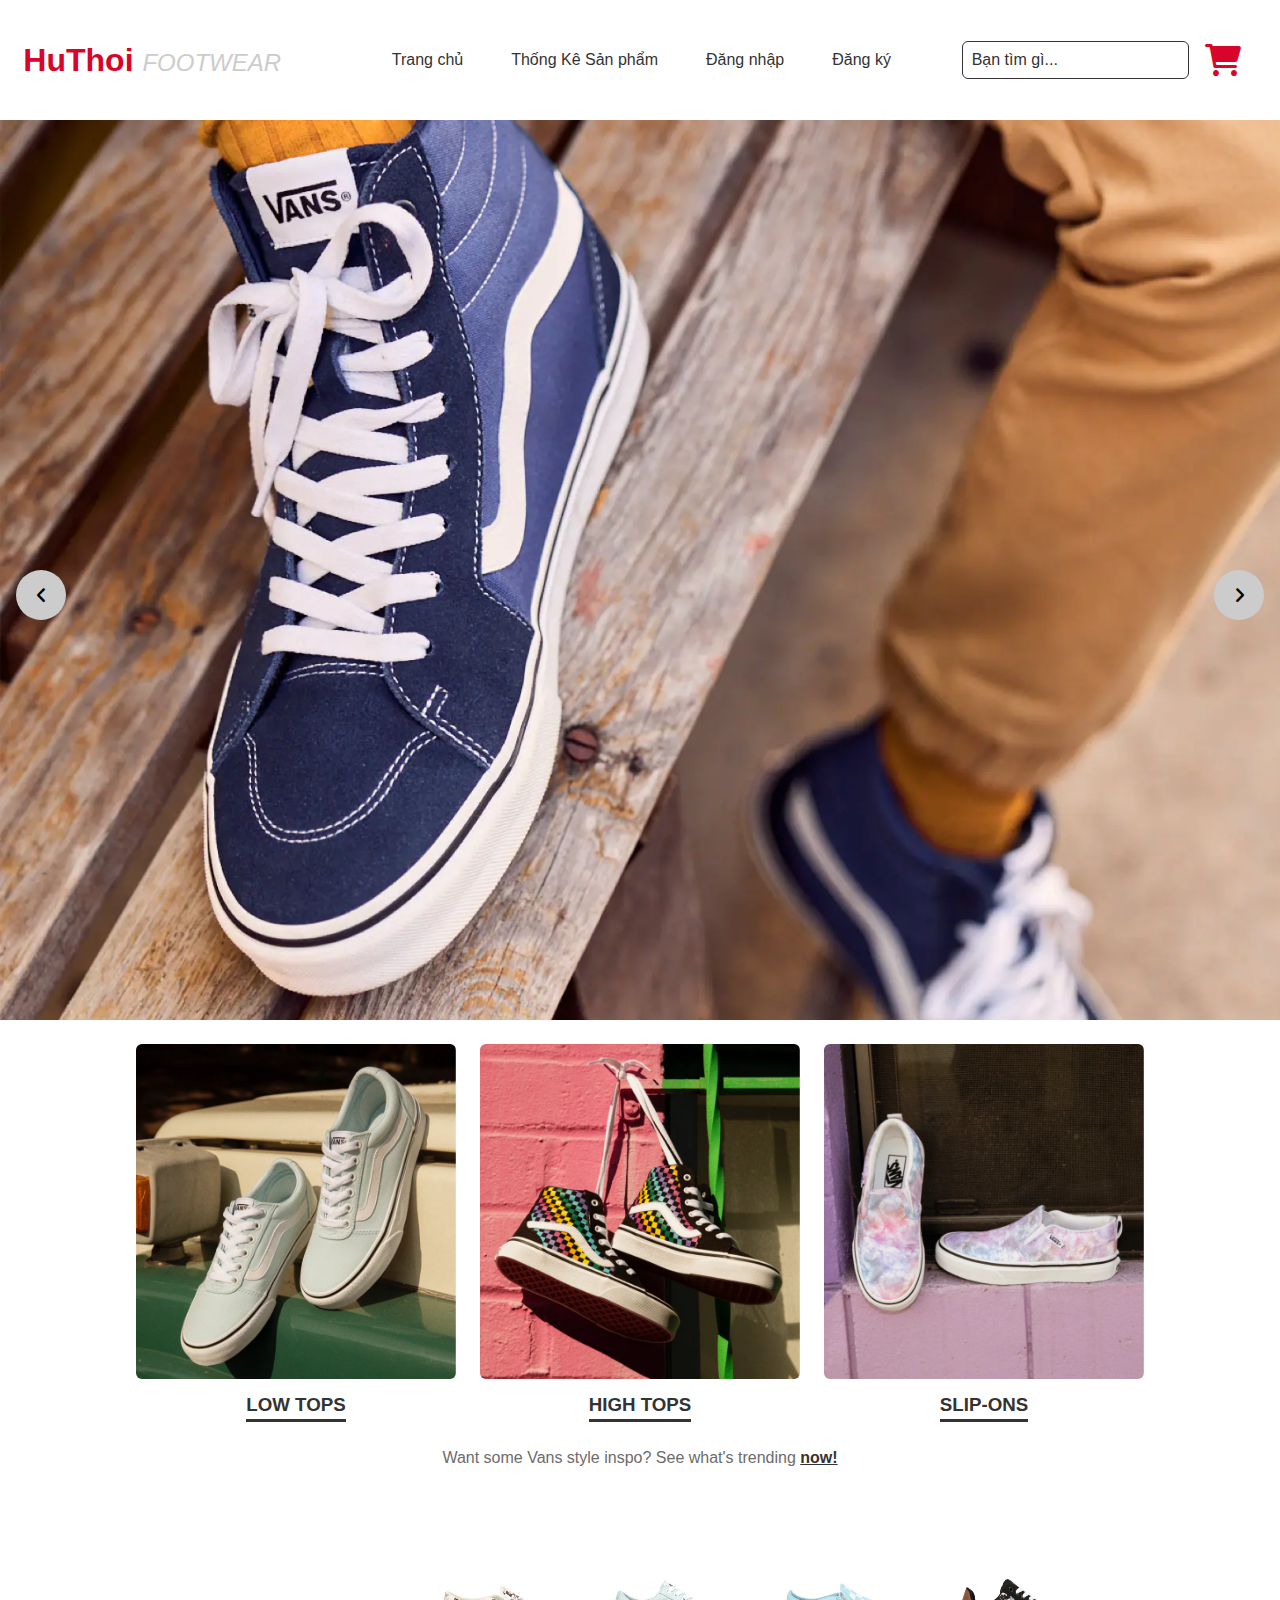
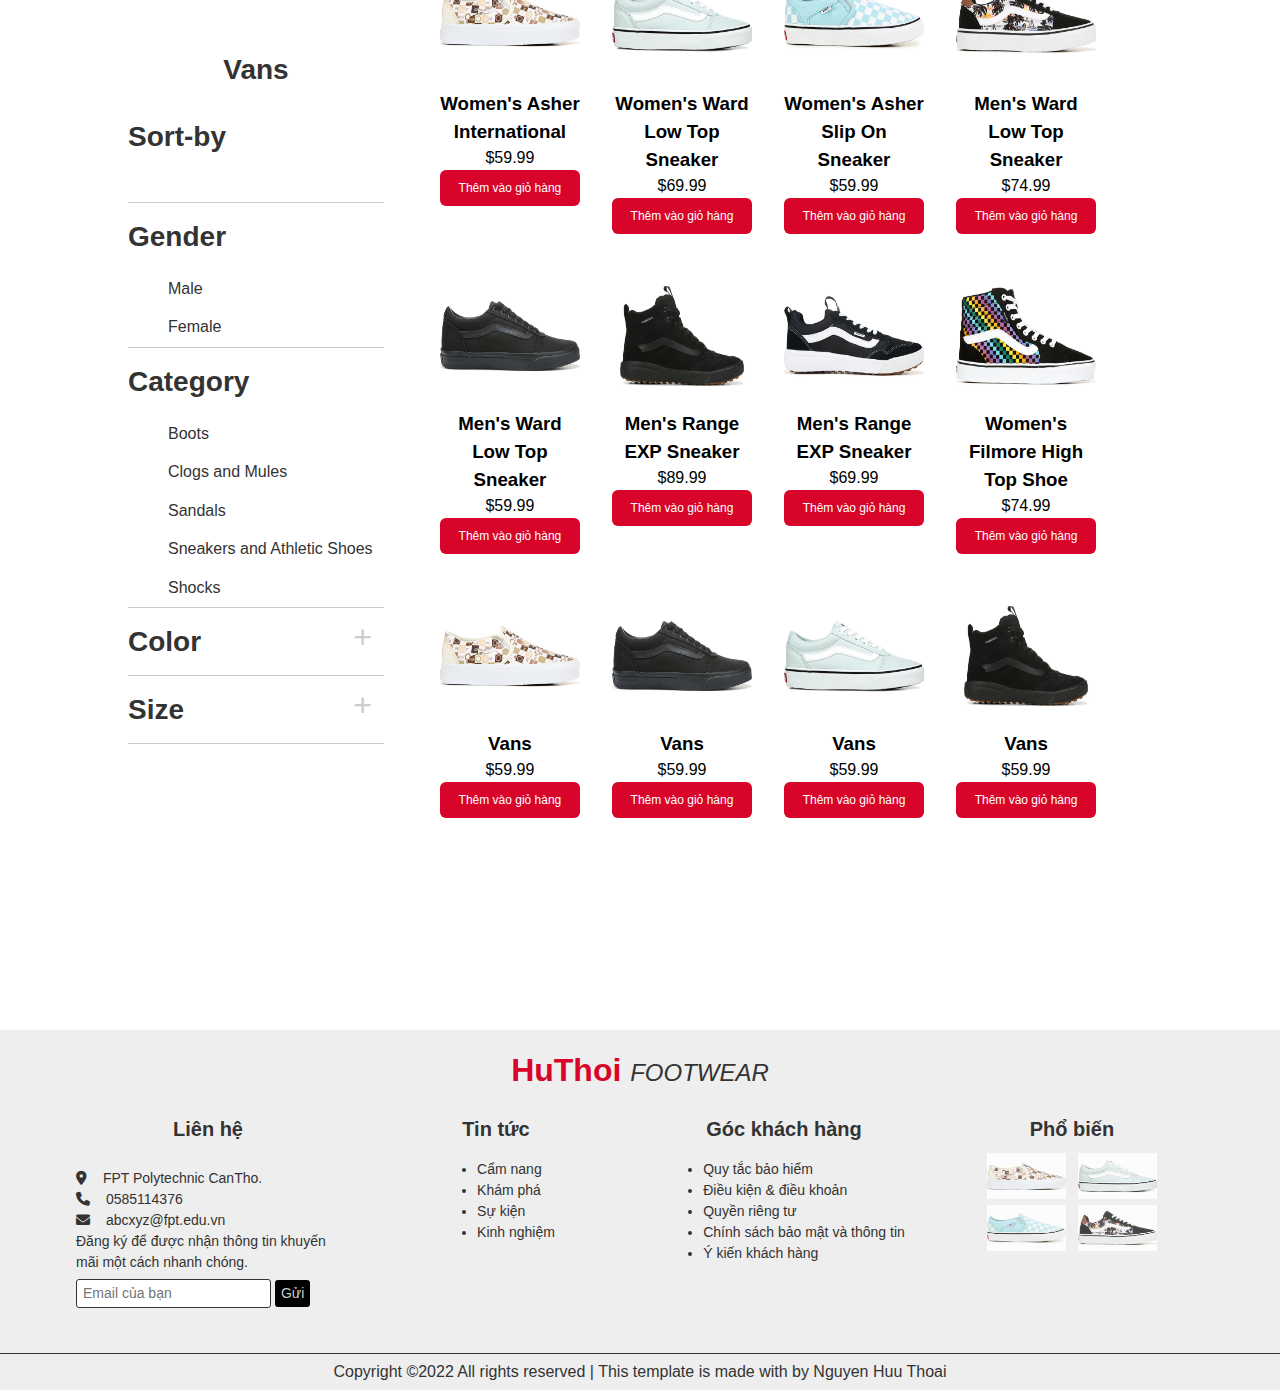
==== commit 3019dec3: "Add files via upload" ====
--- a/index.html
+++ b/index.html
@@ -105,7 +105,88 @@
         <div class="product">
           <div class="product__item">
             <!-- <img src="./img/shoe1.jpg" alt="" /> -->
-            <div class="product__img"></div>
+            <!-- <div class="product__img"></div> -->
+            <img src="./img/shoe1.jpg" alt="" class="product__img">
+            <h3 class="name">Women's Asher International</h3>
+            <p class="price">$59.99</p>
+            <p class="addtocart">
+              Thêm vào giỏ hàng
+            </p>
+          </div>
+          <div class="product__item">
+            <!-- <img src="./img/shoe1.jpg" alt="" /> -->
+            <!-- <div class="product__img"></div> -->
+            <img src="./img/shoe2.jpg" alt="" class="product__img">
+            <h3 class="name">Women's Ward Low Top Sneaker</h3>
+            <p class="price">$69.99</p>
+            <p class="addtocart">
+              Thêm vào giỏ hàng
+            </p>
+          </div>
+          <div class="product__item">
+            <!-- <img src="./img/shoe1.jpg" alt="" /> -->
+            <!-- <div class="product__img"></div> -->
+            <img src="./img/shoe3.jpg" alt="" class="product__img">
+            <h3 class="name">Women's Asher Slip On Sneaker</h3>
+            <p class="price">$59.99</p>
+            <p class="addtocart">
+              Thêm vào giỏ hàng
+            </p>
+          </div>
+          <div class="product__item">
+            <!-- <img src="./img/shoe1.jpg" alt="" /> -->
+            <!-- <div class="product__img"></div> -->
+            <img src="./img/shoe4.jpg" alt="" class="product__img">
+            <h3 class="name">Men's Ward Low Top Sneaker</h3>
+            <p class="price">$74.99</p>
+            <p class="addtocart">
+              Thêm vào giỏ hàng
+            </p>
+          </div>
+          <div class="product__item">
+            <!-- <img src="./img/shoe1.jpg" alt="" /> -->
+            <!-- <div class="product__img"></div> -->
+            <img src="./img/shoe5.jpg" alt="" class="product__img">
+            <h3 class="name">Men's Ward Low Top Sneaker</h3>
+            <p class="price">$59.99</p>
+            <p class="addtocart">
+              Thêm vào giỏ hàng
+            </p>
+          </div>
+          <div class="product__item">
+            <!-- <img src="./img/shoe1.jpg" alt="" /> -->
+            <!-- <div class="product__img"></div> -->
+            <img src="./img/shoe6.jpg" alt="" class="product__img">
+            <h3 class="name">Men's Range EXP Sneaker</h3>
+            <p class="price">$89.99</p>
+            <p class="addtocart">
+              Thêm vào giỏ hàng
+            </p>
+          </div>
+          <div class="product__item">
+            <!-- <img src="./img/shoe1.jpg" alt="" /> -->
+            <!-- <div class="product__img"></div> -->
+            <img src="./img/shoe7.jpg" alt="" class="product__img">
+            <h3 class="name">Men's Range EXP Sneaker</h3>
+            <p class="price">$69.99</p>
+            <p class="addtocart">
+              Thêm vào giỏ hàng
+            </p>
+          </div>
+          <div class="product__item">
+            <!-- <img src="./img/shoe1.jpg" alt="" /> -->
+            <!-- <div class="product__img"></div> -->
+            <img src="./img/shoe8.jpg" alt="" class="product__img">
+            <h3 class="name">Women's Filmore High Top Shoe</h3>
+            <p class="price">$74.99</p>
+            <p class="addtocart">
+              Thêm vào giỏ hàng
+            </p>
+          </div>
+          <div class="product__item">
+            <!-- <img src="./img/shoe1.jpg" alt="" /> -->
+            <!-- <div class="product__img"></div> -->
+            <img src="./img/shoe1.jpg" alt="" class="product__img">
             <h3 class="name">Vans</h3>
             <p class="price">$59.99</p>
             <p class="addtocart">
@@ -114,7 +195,8 @@
           </div>
           <div class="product__item">
             <!-- <img src="./img/shoe1.jpg" alt="" /> -->
-            <div class="product__img"></div>
+            <!-- <div class="product__img"></div> -->
+            <img src="./img/shoe5.jpg" alt="" class="product__img">
             <h3 class="name">Vans</h3>
             <p class="price">$59.99</p>
             <p class="addtocart">
@@ -123,7 +205,8 @@
           </div>
           <div class="product__item">
             <!-- <img src="./img/shoe1.jpg" alt="" /> -->
-            <div class="product__img"></div>
+            <!-- <div class="product__img"></div> -->
+            <img src="./img/shoe2.jpg" alt="" class="product__img">
             <h3 class="name">Vans</h3>
             <p class="price">$59.99</p>
             <p class="addtocart">
@@ -132,79 +215,8 @@
           </div>
           <div class="product__item">
             <!-- <img src="./img/shoe1.jpg" alt="" /> -->
-            <div class="product__img"></div>
-            <h3 class="name">Vans</h3>
-            <p class="price">$59.99</p>
-            <p class="addtocart">
-              Thêm vào giỏ hàng
-            </p>
-          </div>
-          <div class="product__item">
-            <!-- <img src="./img/shoe1.jpg" alt="" /> -->
-            <div class="product__img"></div>
-            <h3 class="name">Vans</h3>
-            <p class="price">$59.99</p>
-            <p class="addtocart">
-              Thêm vào giỏ hàng
-            </p>
-          </div>
-          <div class="product__item">
-            <!-- <img src="./img/shoe1.jpg" alt="" /> -->
-            <div class="product__img"></div>
-            <h3 class="name">Vans</h3>
-            <p class="price">$59.99</p>
-            <p class="addtocart">
-              Thêm vào giỏ hàng
-            </p>
-          </div>
-          <div class="product__item">
-            <!-- <img src="./img/shoe1.jpg" alt="" /> -->
-            <div class="product__img"></div>
-            <h3 class="name">Vans</h3>
-            <p class="price">$59.99</p>
-            <p class="addtocart">
-              Thêm vào giỏ hàng
-            </p>
-          </div>
-          <div class="product__item">
-            <!-- <img src="./img/shoe1.jpg" alt="" /> -->
-            <div class="product__img"></div>
-            <h3 class="name">Vans</h3>
-            <p class="price">$59.99</p>
-            <p class="addtocart">
-              Thêm vào giỏ hàng
-            </p>
-          </div>
-          <div class="product__item">
-            <!-- <img src="./img/shoe1.jpg" alt="" /> -->
-            <div class="product__img"></div>
-            <h3 class="name">Vans</h3>
-            <p class="price">$59.99</p>
-            <p class="addtocart">
-              Thêm vào giỏ hàng
-            </p>
-          </div>
-          <div class="product__item">
-            <!-- <img src="./img/shoe1.jpg" alt="" /> -->
-            <div class="product__img"></div>
-            <h3 class="name">Vans</h3>
-            <p class="price">$59.99</p>
-            <p class="addtocart">
-              Thêm vào giỏ hàng
-            </p>
-          </div>
-          <div class="product__item">
-            <!-- <img src="./img/shoe1.jpg" alt="" /> -->
-            <div class="product__img"></div>
-            <h3 class="name">Vans</h3>
-            <p class="price">$59.99</p>
-            <p class="addtocart">
-              Thêm vào giỏ hàng
-            </p>
-          </div>
-          <div class="product__item">
-            <!-- <img src="./img/shoe1.jpg" alt="" /> -->
-            <div class="product__img"></div>
+            <!-- <div class="product__img"></div> -->
+            <img src="./img/shoe6.jpg" alt="" class="product__img">
             <h3 class="name">Vans</h3>
             <p class="price">$59.99</p>
             <p class="addtocart">
@@ -216,6 +228,10 @@
     </div>
     <div id="cart">
       <i class="fa-solid fa-xmark close__icon"></i>
+      <table>
+        <tbody>
+        </tbody>
+      </table>
       <div class="cart">
         <h3 class="title">
           Your Cart (0 Items)
--- a/style.css
+++ b/style.css
@@ -5,7 +5,6 @@
   background-repeat: no-repeat;
   background-size: cover;
   position: relative;
-  transition: all 800ms;
 }
 #slider .slider__icon {
   width: 50px;
@@ -17,6 +16,7 @@
   font-size: 18px;
   position: absolute;
   background-color: #ccc;
+  cursor: pointer;
 }
 #slider .left__icon {
   left: 16px;
@@ -67,7 +67,7 @@
 #content p.desc {
   width: fit-content;
   margin: 0 auto;
-  color: #6d6b6b;
+  color: rgb(109, 107, 107);
 }
 #content p.desc span {
   color: #333;
@@ -100,19 +100,23 @@
 #content .container .filter__item {
   cursor: pointer;
 }
-#content .container .filter .sort-by, #content .container .filter .gender, #content .container .filter .category {
+#content .container .filter .sort-by,
+#content .container .filter .gender,
+#content .container .filter .category {
   width: 100%;
   min-height: 100px;
   border-bottom: 1px solid #ccc;
 }
-#content .container .filter .color, #content .container .filter .size {
+#content .container .filter .color,
+#content .container .filter .size {
   width: 100%;
   border-bottom: 1px solid #ccc;
   display: flex;
   justify-content: space-between;
   align-items: center;
 }
-#content .container .filter .color i, #content .container .filter .size i {
+#content .container .filter .color i,
+#content .container .filter .size i {
   font-size: 32px;
   padding: 0 12px;
   color: #ccc;
@@ -239,6 +243,7 @@
   display: flex;
   justify-content: center;
   align-items: center;
+  flex-direction: column;
 }
 #cart .close__icon {
   color: #d90429;
@@ -252,6 +257,92 @@
 }
 #cart .close__icon:hover {
   transform: scale(1.25);
+}
+#cart .cart {
+  display: flex;
+  align-items: center;
+  justify-content: center;
+  flex-direction: column;
+  font-family: sans-serif;
+  flex-shrink: 0;
+}
+#cart .cart .title {
+  font-size: 24px;
+  color: #333f48;
+  margin-top: 12px;
+  display: inline-block;
+}
+#cart .cart .desc {
+  font-size: 14px;
+  color: #333f48;
+  display: inline-block;
+}
+#cart .cart .desc a {
+  text-decoration: none;
+  color: inherit;
+  font-weight: 700;
+  font-size: 16px;
+}
+#cart .cart .shopping {
+  margin-top: 24px;
+  padding: 9px 36px;
+  background-color: #333f48;
+  color: #fff;
+  border-radius: 6px;
+  display: inline-block;
+  cursor: pointer;
+  transition: tran;
+}
+#cart .cart .shopping:hover {
+  transform: scale(1.05);
+}
+#cart .item {
+  width: 100%;
+  min-height: 120px;
+  display: flex;
+  align-items: center;
+  position: relative;
+}
+#cart .item .img {
+  width: 35%;
+  overflow: hidden;
+  text-align: center;
+}
+#cart .item .img img {
+  padding: 6px;
+  width: 80%;
+  height: 80%;
+  object-fit: cover;
+  margin: 0 auto;
+}
+#cart .item .delete__product {
+  color: #d90429;
+  font-size: 28px;
+  padding: 12px;
+  cursor: pointer;
+  transition: transform 200ms;
+  position: absolute;
+  top: 30%;
+  right: 6px;
+}
+#cart .item .delete__product:hover {
+  transform: scale(1.25);
+}
+#cart .item .info {
+  width: 60%;
+  margin-left: 12px;
+}
+#cart .item .info .name {
+  width: 80%;
+  font-size: 18px;
+  font-weight: bold;
+  text-align: left;
+}
+#cart .item .info .price {
+  width: 60%;
+  font-size: 16px;
+  font-style: italic;
+  text-align: center;
 }
 
 .cart__noti {
@@ -278,50 +369,14 @@
   padding: 0 0 4px 24px;
   color: #06d6a0;
 }
+
 @keyframes noti {
-  10%,
-  90% {
+  10%, 90% {
     transform: translateX(0);
   }
-  100%{
+  100% {
     transform: translateX(120%);
   }
 }
-/* --------- */
-#cart .cart{
-  /* width: 100%; */
-  display:flex;
-  align-items:center;
-  justify-content:center;
-  flex-direction:column;
-  font-family: sans-serif;
-  flex-shrink: 0;
-}
-#cart .cart .title{
-  font-size: 24px;
-  color: #333F48;
-  margin-top: 12px;
-  display: inline-block;
-}
-#cart .cart .desc{
-  font-size: 14px;
-  color: #333F48;
-  display: inline-block;
-}
-#cart .cart .desc a{
-  text-decoration: none;
-  color: inherit;
-  font-weight: 700;
-  font-size: 16px;
-}
-#cart .cart .shopping{
-  margin-top: 24px;
-  padding: 9px 36px;
-  background-color: #333F48;
-  color: #fff;
-  border-radius: 6px;
-  display: inline-block;
-  cursor: pointer;
-}
 
 /*# sourceMappingURL=style.css.map */
--- a/css-chung/headfoot.css
+++ b/css-chung/headfoot.css
@@ -18,7 +18,6 @@
   -webkit-font-smoothing: antialiased;
   -webkit-tap-highlight-color: rgba(0, 0, 0, 0);
 }
-
 img,
 picture,
 video,
@@ -36,7 +35,6 @@
   outline: none;
   border: none;
 }
-
 p,
 h1,
 h2,
@@ -57,13 +55,13 @@
   display: flex;
   justify-content: space-around;
   align-items: center;
-  /* background-color: #fff; */
-  position: fixed;
+  background-color: #fff;
+  position: sticky;
   top: 0;
   right: 0;
   left: 0;
   z-index: 1000;
-  transition: all 400ms;
+  transition: min-height 400ms;
 }
 #header .header__logo {
   font-size: 32px;
@@ -72,11 +70,11 @@
   cursor: pointer;
 }
 #header .header__logo span {
-  color: #333;
+  color: #ccc;
   font-size: 24px;
   text-transform: uppercase;
   font-style: italic;
-  font-weight: bold;
+  font-weight: normal;
 }
 #header .nav {
   display: flex;
@@ -90,9 +88,8 @@
   text-decoration: underline;
 }
 #header .nav__item a {
-  color: #000;
+  color: #333;
   text-decoration: none;
-  font-size: 18px;
 }
 #header .search__cart {
   display: flex;
@@ -100,7 +97,7 @@
   align-items: center;
 }
 #header .search__cart .search {
-  /* border-bottom: 1px solid #333; */
+  border: 1px solid #333;
   padding: 6px 9px;
   border-radius: 6px;
   color: #333;
@@ -113,7 +110,7 @@
   font-size: 32px;
   cursor: pointer;
   margin: 0 16px;
-  transition: transform 400ms;
+  transition: transform 250ms;
 }
 #header .search__cart .cart__icon:hover {
   transform: scale(1.2);
@@ -216,12 +213,9 @@
   right: 0;
   left: 0;
 }
-#header.sticky{
-  min-height: 70px;
-  background-color: #fff;
-  color: #333;
-}
-#header.sticky .search__cart .search{
-  border: 1px solid #ccc;
-}
+
+#header.sticky {
+  min-height: 60px;
+}
+
 /*# sourceMappingURL=headfoot.css.map */
